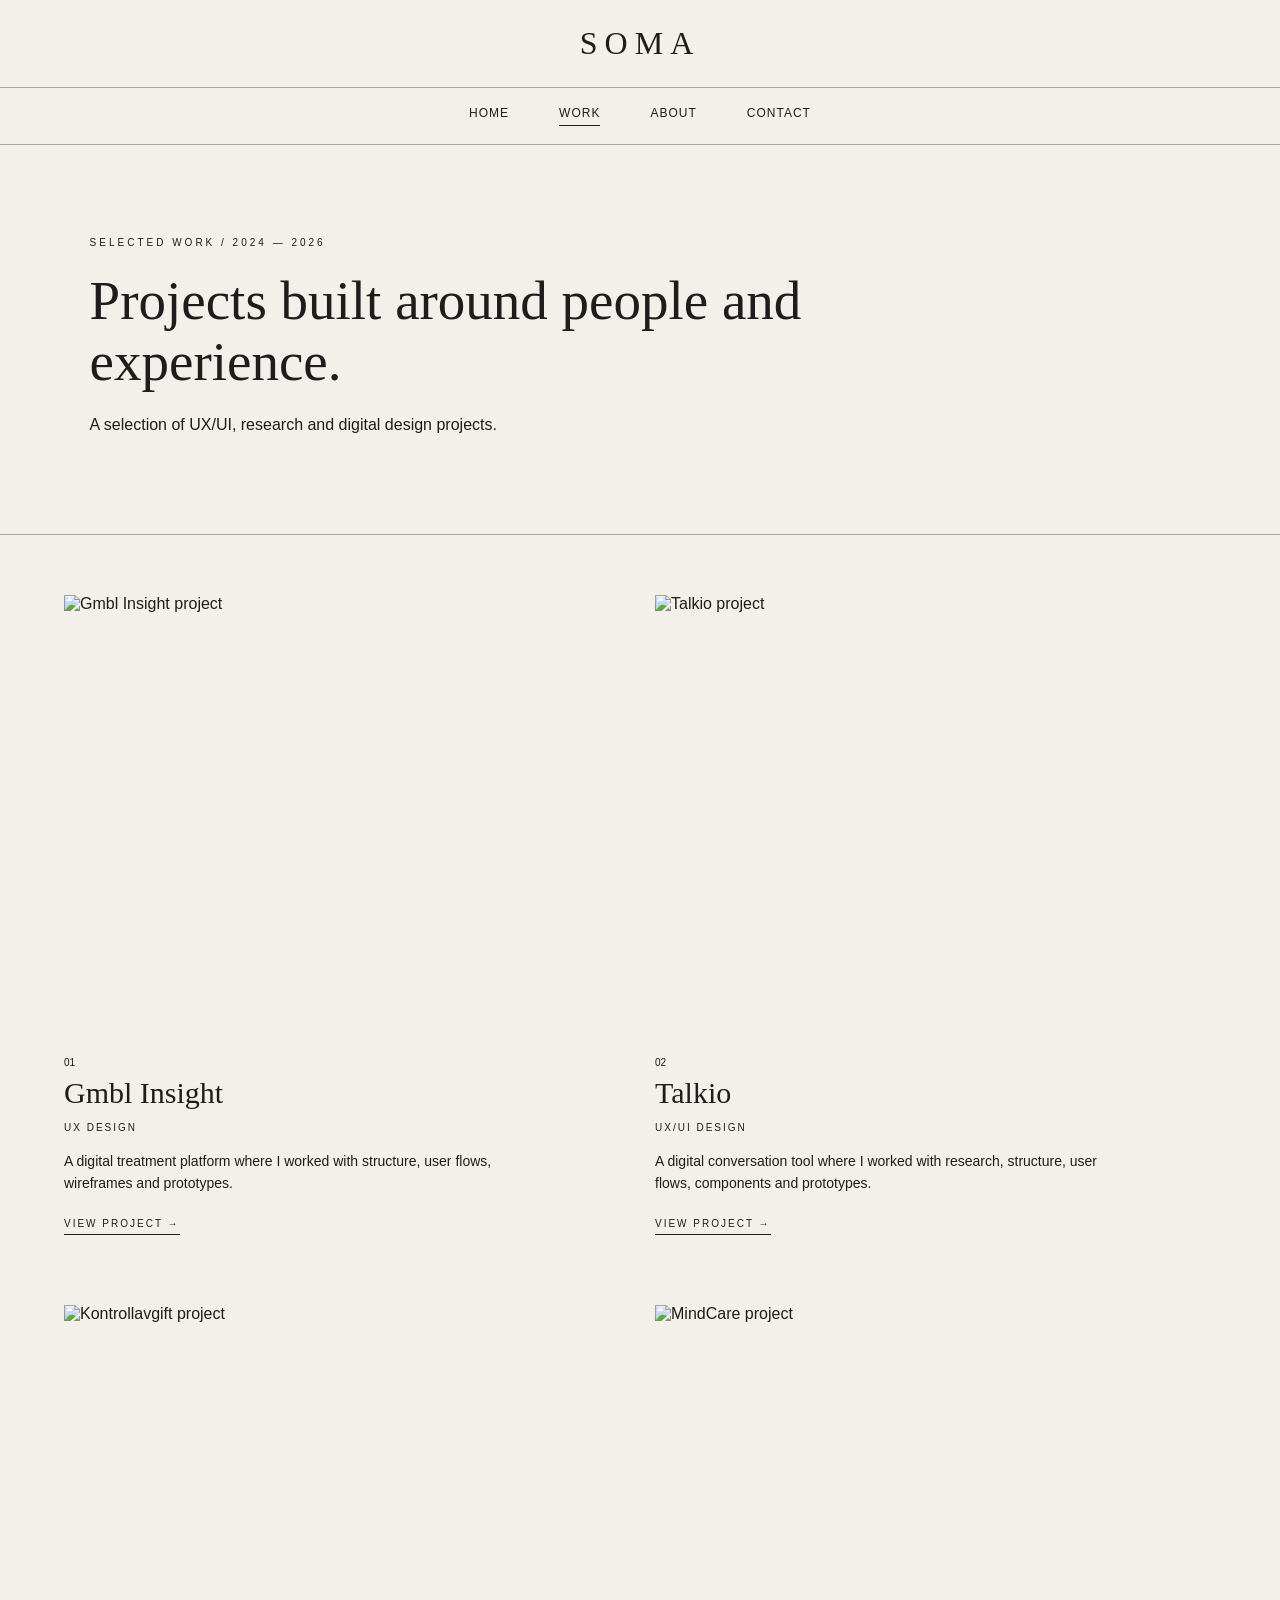
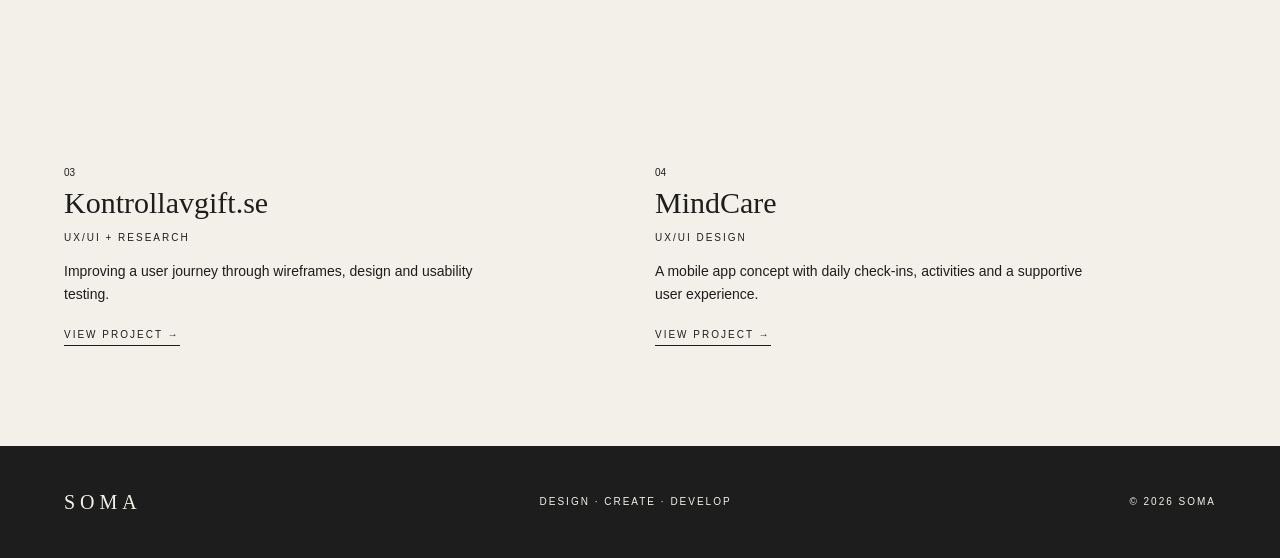
==== index.html @ 1fe7c231 "Add my portfolio website" ====
<!DOCTYPE html>
<html lang="en">

<head>
    <meta charset="UTF-8">
    <meta name="viewport" content="width=device-width, initial-scale=1.0">

    <title>Work | Soma</title>

    <link rel="stylesheet" href="./styles/styles.css">
    <link rel="stylesheet" href="./styles/header.css">
    <link rel="stylesheet" href="./styles/footer.css">
    <link rel="stylesheet" href="./styles/work.css">
</head>

<body>

    <header class="header">

        <h1 class="header__title">
            SOMA
        </h1>

    </header>

    <nav class="menu">

        <div class="menu__item">
            <a href="index.html">Home</a>
        </div>

        <div class="menu__item work__active">
            <a href="./html/work.html">Work</a>
        </div>

        <div class="menu__item">
            <a href="./html/about.html">About</a>
        </div>

        <div class="menu__item">
            <a href="./html/contact.html">Contact</a>
        </div>

    </nav>

    <main class="main">

        <section class="work__header">

            <p class="work__smalltitle">
                SELECTED WORK / 2024 — 2026
            </p>

            <h2 class="work__title">
                Projects built around people and experience.
            </h2>

            <p class="work__description">
                A selection of UX/UI, research and
                digital design projects.
            </p>

        </section>

        <section class="work__projects">

            <div class="work__project">

                <img
                    src="./images/gmbl.png"
                    alt="Gmbl Insight project">

                <p class="work__number">
                    01
                </p>

                <h2>
                    Gmbl Insight
                </h2>

                <p class="work__category">
                    UX DESIGN
                </p>

                <p class="work__text">
                    A digital treatment platform where I worked
                    with structure, user flows, wireframes and
                    prototypes.
                </p>

                <a href="./html/gmbl.html" class="work__link">
                    VIEW PROJECT →
                </a>

            </div>

            <div class="work__project">

                <img
                    src="./images/talkio.jpg"
                    alt="Talkio project">

                <p class="work__number">
                    02
                </p>

                <h2>
                    Talkio
                </h2>

                <p class="work__category">
                    UX/UI DESIGN
                </p>

                <p class="work__text">
                    A digital conversation tool where I worked
                    with research, structure, user flows,
                    components and prototypes.
                </p>

                <a href="./html/talkio.html" class="work__link">
                    VIEW PROJECT →
                </a>

            </div>

            <div class="work__project">

                <img
                    src="./images/kontrollavgift.png"
                    alt="Kontrollavgift project">

                <p class="work__number">
                    03
                </p>

                <h2>
                    Kontrollavgift.se
                </h2>

                <p class="work__category">
                    UX/UI + RESEARCH
                </p>

                <p class="work__text">
                    Improving a user journey through
                    wireframes, design and usability testing.
                </p>

                <a href="./html/kontrollavgift.html" class="work__link">
                    VIEW PROJECT →
                </a>

            </div>

            <div class="work__project">

                <img
                    src="./images/mindcare.png"
                    alt="MindCare project">

                <p class="work__number">
                    04
                </p>

                <h2>
                    MindCare
                </h2>

                <p class="work__category">
                    UX/UI DESIGN
                </p>

                <p class="work__text">
                    A mobile app concept with daily check-ins,
                    activities and a supportive user experience.
                </p>

                <a href="./html/mindcare.html" class="work__link">
                    VIEW PROJECT →
                </a>

            </div>

        </section>

    </main>

    <footer class="footer">

        <p class="footer__title">
            SOMA
        </p>

        <p class="footer__text">
            DESIGN · CREATE · DEVELOP
        </p>

        <p class="footer__text">
            &copy; 2026 SOMA
        </p>

    </footer>

</body>

</html>
---- styles/styles.css ----
* {
    box-sizing: border-box;
}

body {
    margin: 0;
    background-color: #f3f0e9;
    color: #1d1d1d;
    font-family: Arial, Helvetica, sans-serif;
}

.main {
    width: 100%;
}

img {
    width: 100%;
    height: auto;
    display: block;
}

a {
    color: #1d1d1d;
    text-decoration: none;
}

p {
    line-height: 1.6;
}
.home__aboutimage img {
    height: 450px;
    object-fit: cover;
    border-radius: 20px;
}
---- styles/header.css ----
.header {
    padding: 25px 5%;
    text-align: center;
    border-bottom: 1px solid #aaa59d;
}

.header__title {
    margin: 0;
    font-family: Georgia, serif;
    font-size: 32px;
    font-weight: normal;
    letter-spacing: 7px;
}

.menu {
    display: flex;
    justify-content: center;
    gap: 50px;
    padding: 18px;
    border-bottom: 1px solid #aaa59d;
}

.menu__item {
    padding-bottom: 5px;
    font-size: 12px;
    text-transform: uppercase;
    letter-spacing: 1px;
}

.menu__item a:hover {
    color: #8b7568;
}

.home__active,
.work__active,
.about__active,
.contact__active {
    border-bottom: 1px solid #1d1d1d;
}

@media screen and (max-width: 700px) {

    .menu {
        gap: 18px;
    }

    .menu__item {
        font-size: 11px;
    }
}
---- styles/footer.css ----
.footer {
    display: flex;
    justify-content: space-between;
    align-items: center;
    padding: 40px 5%;
    background-color: #1d1d1d;
    color: #f3f0e9;
}

.footer__title {
    margin: 0;
    font-family: Georgia, serif;
    font-size: 20px;
    letter-spacing: 5px;
}

.footer__text {
    margin: 0;
    font-size: 10px;
    letter-spacing: 2px;
}

@media screen and (max-width: 700px) {

    .footer {
        flex-direction: column;
        gap: 15px;
        text-align: center;
    }
}
---- styles/work.css ----
.work__header {
    padding: 80px 7%;
    border-bottom: 1px solid #aaa59d;
}

.work__smalltitle {
    font-size: 10px;
    letter-spacing: 3px;
}

.work__title {
    max-width: 750px;
    margin: 20px 0;
    font-family: Georgia, serif;
    font-size: 55px;
    font-weight: normal;
    line-height: 1.1;
}

.work__description {
    max-width: 500px;
}

.work__projects {
    display: grid;
    grid-template-columns: 1fr 1fr;
    gap: 70px 30px;
    padding: 60px 5% 100px;
}

.work__project img {
    width: 100%;
    height: 450px;
    object-fit: cover;
}

.work__number {
    margin-bottom: 5px;
    font-size: 10px;
}

.work__project h2 {
    margin: 0;
    font-family: Georgia, serif;
    font-size: 30px;
    font-weight: normal;
}

.work__category {
    font-size: 10px;
    letter-spacing: 2px;
}

.work__text {
    max-width: 450px;
    font-size: 14px;
}

.work__link {
    display: inline-block;
    margin-top: 10px;
    padding-bottom: 5px;
    border-bottom: 1px solid #1d1d1d;
    font-size: 10px;
    letter-spacing: 2px;
}

.work__link:hover {
    color: #8b7568;
    border-bottom: 1px solid #8b7568;
}

@media screen and (max-width: 700px) {

    .work__header {
        padding: 60px 25px;
    }

    .work__title {
        font-size: 40px;
    }

    .work__projects {
        grid-template-columns: 1fr;
        padding: 40px 25px 70px;
    }

    .work__project img {
        height: 400px;
    }
}
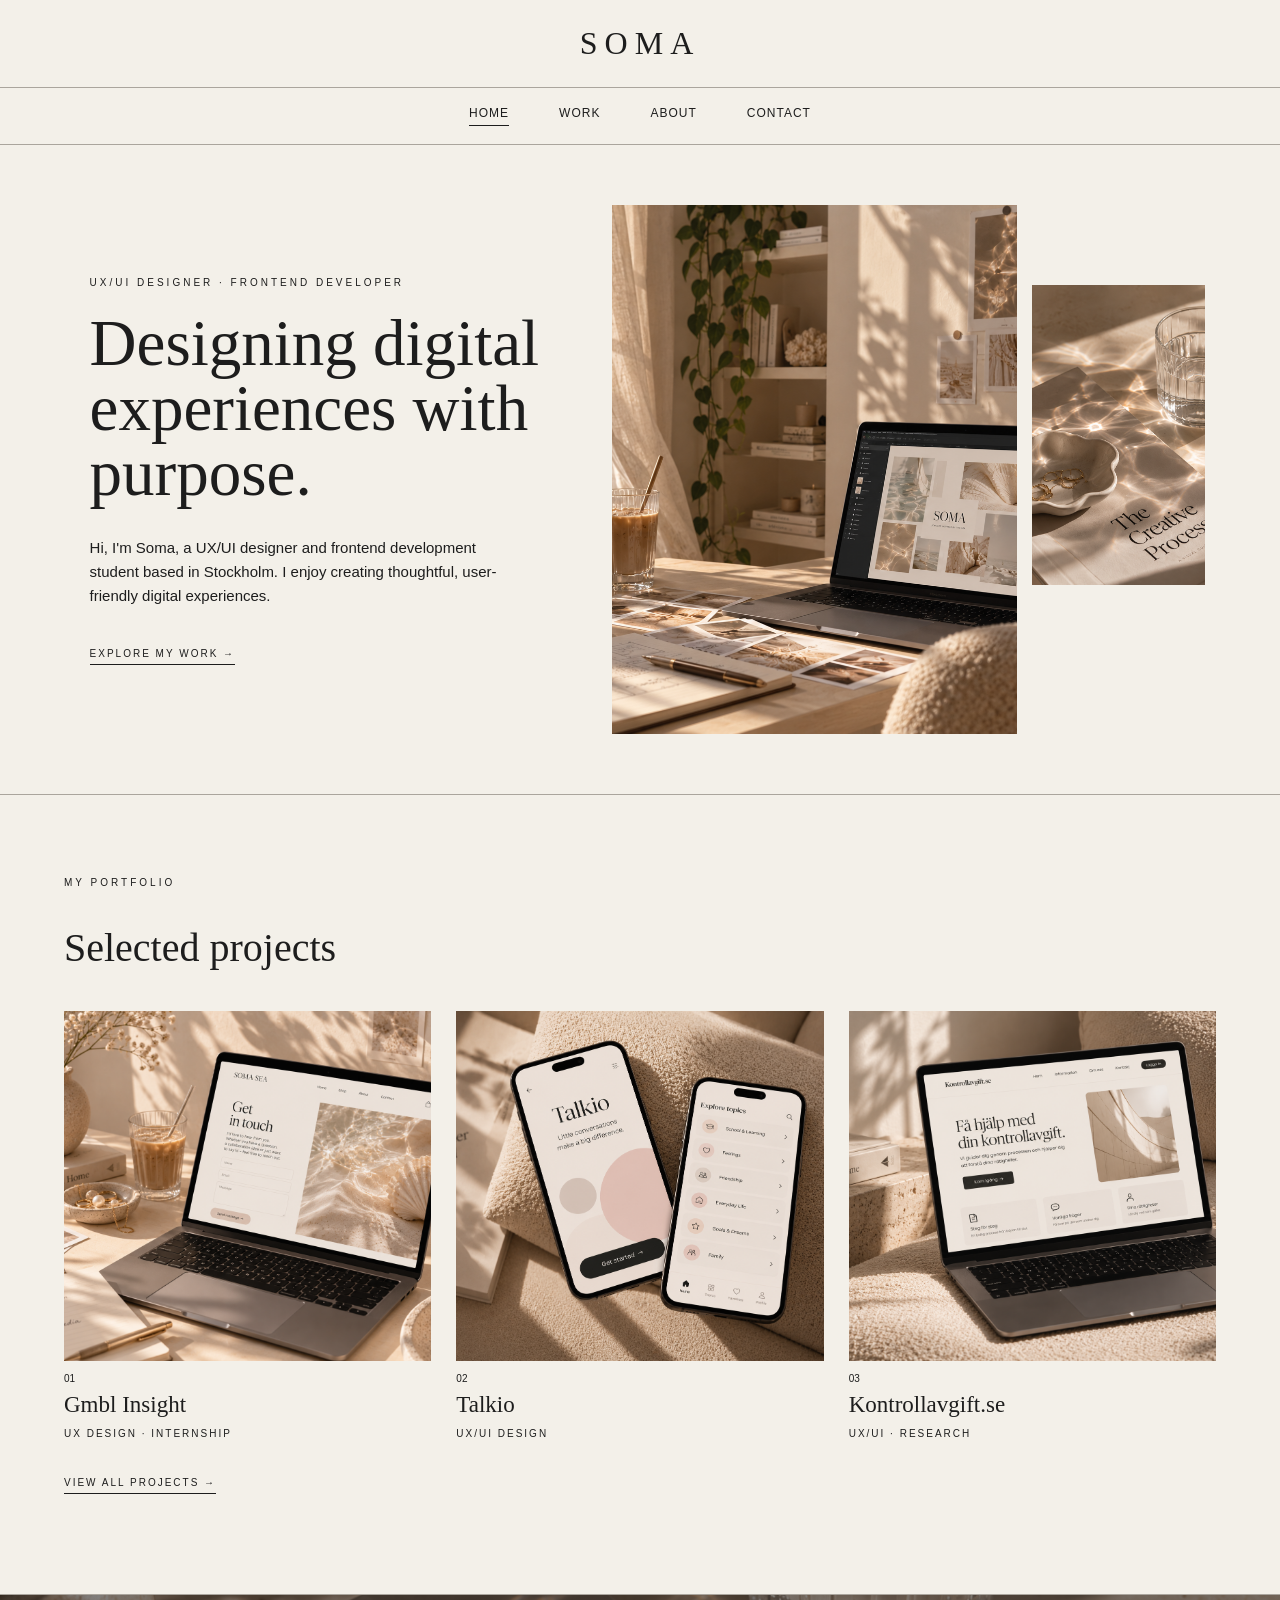
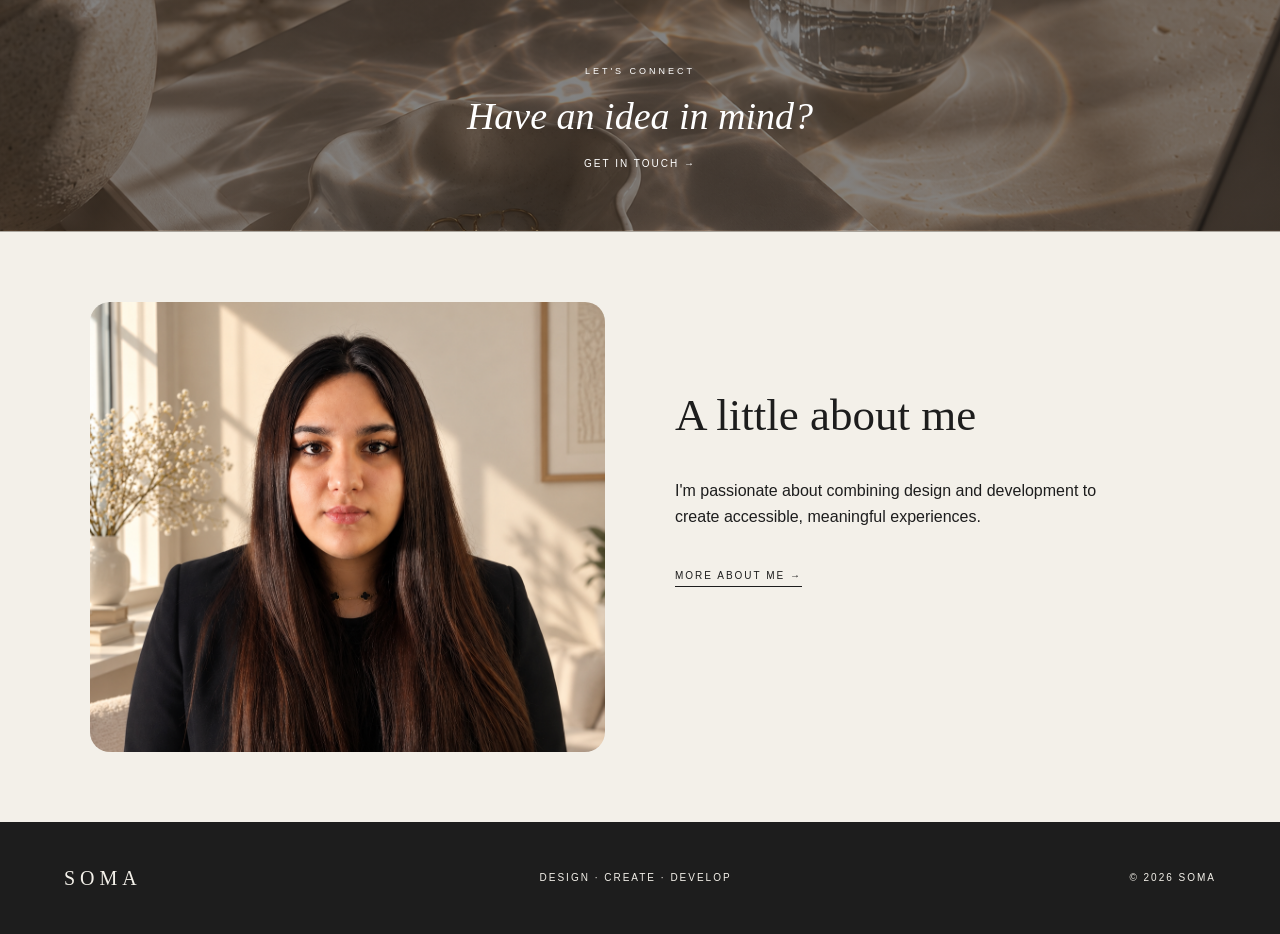
==== commit 35f712c8: "Fix portfolio structure, restore homepage, and correct asset paths" ====
--- a/index.html
+++ b/index.html
@@ -1,207 +1,55 @@
 <!DOCTYPE html>
 <html lang="en">
-
 <head>
-    <meta charset="UTF-8">
-    <meta name="viewport" content="width=device-width, initial-scale=1.0">
-
-    <title>Work | Soma</title>
-
-    <link rel="stylesheet" href="./styles/styles.css">
-    <link rel="stylesheet" href="./styles/header.css">
-    <link rel="stylesheet" href="./styles/footer.css">
-    <link rel="stylesheet" href="./styles/work.css">
+<meta charset="UTF-8">
+<meta name="viewport" content="width=device-width, initial-scale=1.0">
+<title>Home | Soma Sabah</title>
+<link rel="stylesheet" href="styles/styles.css">
+<link rel="stylesheet" href="styles/header.css">
+<link rel="stylesheet" href="styles/footer.css">
+<link rel="stylesheet" href="styles/home.css">
 </head>
-
 <body>
-
-    <header class="header">
-
-        <h1 class="header__title">
-            SOMA
-        </h1>
-
-    </header>
-
-    <nav class="menu">
-
-        <div class="menu__item">
-            <a href="index.html">Home</a>
-        </div>
-
-        <div class="menu__item work__active">
-            <a href="./html/work.html">Work</a>
-        </div>
-
-        <div class="menu__item">
-            <a href="./html/about.html">About</a>
-        </div>
-
-        <div class="menu__item">
-            <a href="./html/contact.html">Contact</a>
-        </div>
-
-    </nav>
-
-    <main class="main">
-
-        <section class="work__header">
-
-            <p class="work__smalltitle">
-                SELECTED WORK / 2024 — 2026
-            </p>
-
-            <h2 class="work__title">
-                Projects built around people and experience.
-            </h2>
-
-            <p class="work__description">
-                A selection of UX/UI, research and
-                digital design projects.
-            </p>
-
-        </section>
-
-        <section class="work__projects">
-
-            <div class="work__project">
-
-                <img
-                    src="./images/gmbl.png"
-                    alt="Gmbl Insight project">
-
-                <p class="work__number">
-                    01
-                </p>
-
-                <h2>
-                    Gmbl Insight
-                </h2>
-
-                <p class="work__category">
-                    UX DESIGN
-                </p>
-
-                <p class="work__text">
-                    A digital treatment platform where I worked
-                    with structure, user flows, wireframes and
-                    prototypes.
-                </p>
-
-                <a href="./html/gmbl.html" class="work__link">
-                    VIEW PROJECT →
-                </a>
-
-            </div>
-
-            <div class="work__project">
-
-                <img
-                    src="./images/talkio.jpg"
-                    alt="Talkio project">
-
-                <p class="work__number">
-                    02
-                </p>
-
-                <h2>
-                    Talkio
-                </h2>
-
-                <p class="work__category">
-                    UX/UI DESIGN
-                </p>
-
-                <p class="work__text">
-                    A digital conversation tool where I worked
-                    with research, structure, user flows,
-                    components and prototypes.
-                </p>
-
-                <a href="./html/talkio.html" class="work__link">
-                    VIEW PROJECT →
-                </a>
-
-            </div>
-
-            <div class="work__project">
-
-                <img
-                    src="./images/kontrollavgift.png"
-                    alt="Kontrollavgift project">
-
-                <p class="work__number">
-                    03
-                </p>
-
-                <h2>
-                    Kontrollavgift.se
-                </h2>
-
-                <p class="work__category">
-                    UX/UI + RESEARCH
-                </p>
-
-                <p class="work__text">
-                    Improving a user journey through
-                    wireframes, design and usability testing.
-                </p>
-
-                <a href="./html/kontrollavgift.html" class="work__link">
-                    VIEW PROJECT →
-                </a>
-
-            </div>
-
-            <div class="work__project">
-
-                <img
-                    src="./images/mindcare.png"
-                    alt="MindCare project">
-
-                <p class="work__number">
-                    04
-                </p>
-
-                <h2>
-                    MindCare
-                </h2>
-
-                <p class="work__category">
-                    UX/UI DESIGN
-                </p>
-
-                <p class="work__text">
-                    A mobile app concept with daily check-ins,
-                    activities and a supportive user experience.
-                </p>
-
-                <a href="./html/mindcare.html" class="work__link">
-                    VIEW PROJECT →
-                </a>
-
-            </div>
-
-        </section>
-
-    </main>
-
-    <footer class="footer">
-
-        <p class="footer__title">
-            SOMA
-        </p>
-
-        <p class="footer__text">
-            DESIGN · CREATE · DEVELOP
-        </p>
-
-        <p class="footer__text">
-            &copy; 2026 SOMA
-        </p>
-
-    </footer>
-
+<header class="header"><h1 class="header__title">SOMA</h1></header>
+<nav class="menu">
+<div class="menu__item home__active"><a href="index.html">Home</a></div>
+<div class="menu__item"><a href="html/work.html">Work</a></div>
+<div class="menu__item"><a href="html/about.html">About</a></div>
+<div class="menu__item"><a href="html/contact.html">Contact</a></div>
+</nav>
+<main class="main">
+<section class="home">
+<div class="home__text">
+<p class="home__smalltitle">UX/UI DESIGNER · FRONTEND DEVELOPER</p>
+<h2 class="home__title">Designing digital experiences with purpose.</h2>
+<p class="home__description">Hi, I'm Soma, a UX/UI designer and frontend development student based in Stockholm. I enjoy creating thoughtful, user-friendly digital experiences.</p>
+<a class="home__link" href="html/work.html">EXPLORE MY WORK →</a>
+</div>
+<div class="home__images">
+<img class="home__bigimage" src="images/hero-main.png" alt="Creative design inspiration">
+<img class="home__smallimage" src="images/hero-small.png" alt="Creative workspace">
+</div>
+</section>
+<section class="selected">
+<p class="selected__smalltitle">MY PORTFOLIO</p>
+<h2 class="selected__title">Selected projects</h2>
+<div class="selected__projects">
+<a class="project" href="html/gmbl.html"><img src="images/gmbl.png" alt="Gmbl Insight project"><p class="project__number">01</p><h3 class="project__title">Gmbl Insight</h3><p class="project__text">UX DESIGN · INTERNSHIP</p></a>
+<a class="project" href="html/talkio.html"><img src="images/talkio.jpg" alt="Talkio project"><p class="project__number">02</p><h3 class="project__title">Talkio</h3><p class="project__text">UX/UI DESIGN</p></a>
+<a class="project" href="html/kontrollavgift.html"><img src="images/kontrollavgift.png" alt="Kontrollavgift project"><p class="project__number">03</p><h3 class="project__title">Kontrollavgift.se</h3><p class="project__text">UX/UI · RESEARCH</p></a>
+</div>
+<a class="home__link" href="html/work.html">VIEW ALL PROJECTS →</a>
+</section>
+<section class="home__contact">
+<p class="home__contactsmall">LET'S CONNECT</p>
+<h2>Have an idea in mind?</h2>
+<a href="html/contact.html">GET IN TOUCH →</a>
+</section>
+<section class="home__about">
+<div class="home__aboutimage"><img src="images/me.jpg" alt="Portrait of Soma"></div>
+<div class="home__abouttext"><h2>A little about me</h2><p>I'm passionate about combining design and development to create accessible, meaningful experiences.</p><a class="home__link" href="html/about.html">MORE ABOUT ME →</a></div>
+</section>
+</main>
+<footer class="footer"><p class="footer__title">SOMA</p><p class="footer__text">DESIGN · CREATE · DEVELOP</p><p class="footer__text">&copy; 2026 SOMA</p></footer>
 </body>
-
 </html>
--- a/styles/home.css
+++ b/styles/home.css
@@ -0,0 +1,230 @@
+.home {
+    display: flex;
+    gap: 50px;
+    min-height: 650px;
+    padding: 60px 7%;
+    border-bottom: 1px solid #aaa59d;
+}
+
+.home__text {
+    width: 45%;
+    padding-top: 60px;
+}
+
+.home__smalltitle {
+    font-size: 10px;
+    letter-spacing: 3px;
+}
+
+.home__title {
+    margin: 20px 0 30px;
+    font-family: Georgia, serif;
+    font-size: 65px;
+    font-weight: normal;
+    line-height: 1;
+}
+
+.home__description {
+    max-width: 430px;
+    font-size: 15px;
+}
+
+.home__link {
+    display: inline-block;
+    margin-top: 25px;
+    padding-bottom: 5px;
+    border-bottom: 1px solid #1d1d1d;
+    font-size: 10px;
+    letter-spacing: 2px;
+}
+
+.home__link:hover {
+    color: #8b7568;
+    border-bottom: 1px solid #8b7568;
+}
+
+.home__images {
+    display: flex;
+    width: 55%;
+    gap: 15px;
+}
+
+.home__bigimage {
+    width: 70%;
+    object-fit: cover;
+}
+
+.home__smallimage {
+    width: 30%;
+    height: 300px;
+    margin-top: 80px;
+    object-fit: cover;
+}
+
+.selected {
+    padding: 70px 5% 100px;
+}
+
+.selected__smalltitle {
+    font-size: 10px;
+    letter-spacing: 3px;
+}
+
+.selected__title {
+    margin-bottom: 40px;
+    font-family: Georgia, serif;
+    font-size: 40px;
+    font-weight: normal;
+}
+
+.selected__projects {
+    display: grid;
+    grid-template-columns: 1fr 1fr 1fr;
+    gap: 25px;
+}
+
+.project img {
+    height: 350px;
+    object-fit: cover;
+}
+
+.project__number {
+    margin-bottom: 5px;
+    font-size: 10px;
+}
+
+.project__title {
+    margin: 0;
+    font-family: Georgia, serif;
+    font-size: 23px;
+    font-weight: normal;
+}
+
+.project__text {
+    margin-top: 8px;
+    font-size: 10px;
+    letter-spacing: 2px;
+}
+
+.home__contact {
+    padding: 60px 25px;
+    text-align: center;
+    color: white;
+    background-image:
+        linear-gradient(rgba(29, 29, 29, 0.55), rgba(29, 29, 29, 0.55)),
+        url("../images/hero-small.png");
+    background-size: cover;
+    background-position: center;
+    border-top: 1px solid #aaa59d;
+    border-bottom: 1px solid #aaa59d;
+}
+
+.home__contactsmall {
+    font-size: 9px;
+    letter-spacing: 3px;
+}
+
+.home__contact h2 {
+    margin: 15px 0;
+    font-family: Georgia, serif;
+    font-size: 38px;
+    font-weight: normal;
+    font-style: italic;
+}
+
+.home__contact a {
+    color: white;
+    font-size: 10px;
+    letter-spacing: 2px;
+}
+
+.home__about {
+    display: flex;
+    gap: 70px;
+    padding: 70px 7%;
+}
+
+.home__aboutimage {
+    width: 50%;
+}
+
+.home__aboutimage img {
+    height: 450px;
+    object-fit: cover;
+}
+
+.home__abouttext {
+    width: 50%;
+    padding-top: 50px;
+}
+
+.home__abouttext h2 {
+    font-family: Georgia, serif;
+    font-size: 45px;
+    font-weight: normal;
+}
+
+.home__abouttext p {
+    max-width: 450px;
+}
+
+@media screen and (max-width: 700px) {
+
+    .home {
+        flex-direction: column;
+        min-height: auto;
+        padding: 40px 25px;
+    }
+
+    .home__text {
+        width: 100%;
+        padding-top: 20px;
+    }
+
+    .home__title {
+        font-size: 45px;
+    }
+
+    .home__images {
+        width: 100%;
+    }
+
+    .home__bigimage {
+        height: 400px;
+    }
+
+    .home__smallimage {
+        height: 200px;
+    }
+
+    .selected {
+        padding: 60px 25px;
+    }
+
+    .selected__projects {
+        grid-template-columns: 1fr;
+    }
+
+    .project img {
+        height: 400px;
+    }
+
+    .home__about {
+        flex-direction: column;
+        gap: 30px;
+        padding: 50px 25px;
+    }
+
+    .home__aboutimage,
+    .home__abouttext {
+        width: 100%;
+    }
+
+    .home__aboutimage img {
+        height: 450px;
+    }
+
+    .home__abouttext {
+        padding-top: 0;
+    }
+}
